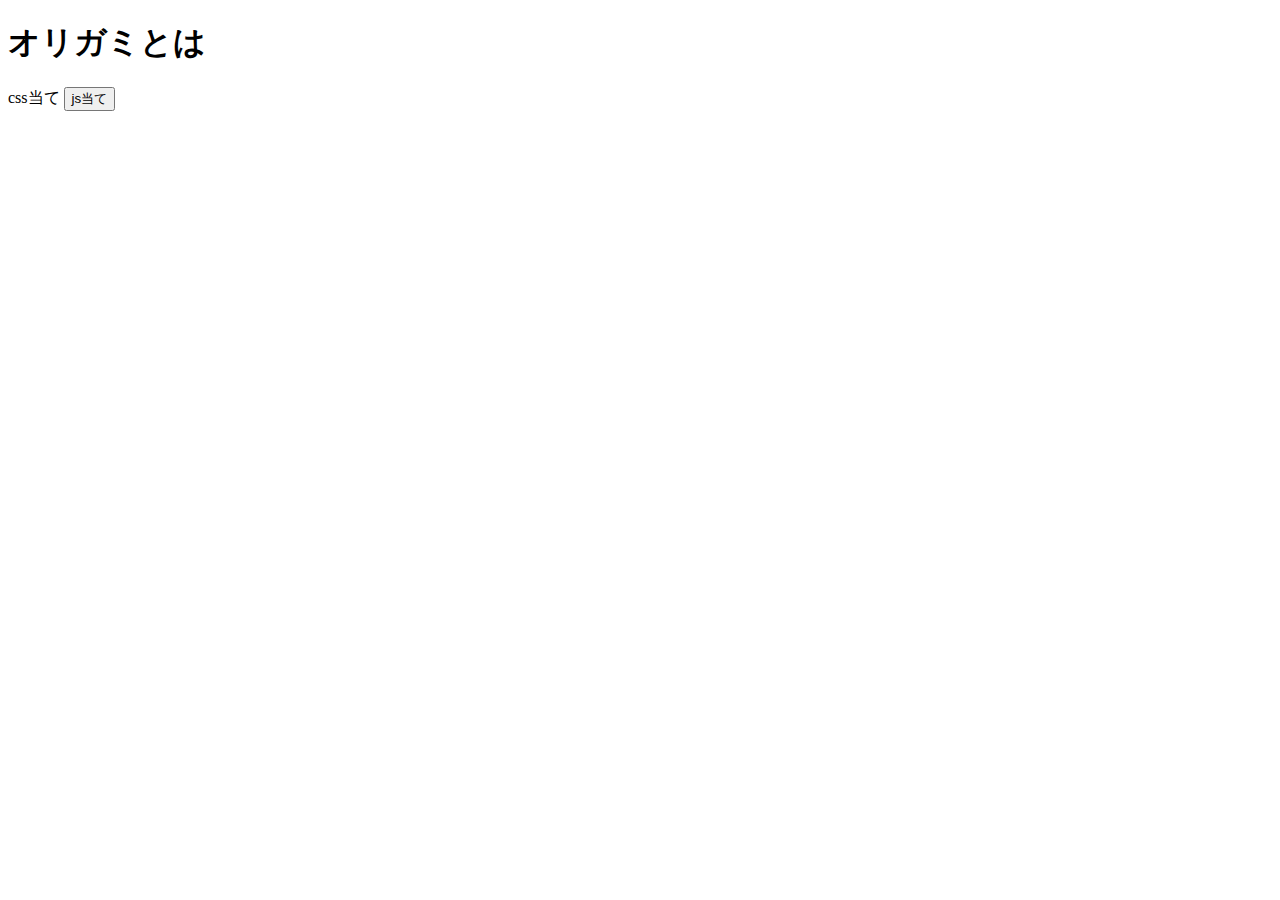
==== about.html @ 79b4a23a "htmlファイルの作成" ====
<!DOCTYPE html>
<html lang='ja'>
<head>
  <meta charset='UTF-8'>
  <title>オリガミとは</title>
  <link rel="stylesheet" href="css/style.css">
</head>
<body>
  <h1>オリガミとは</h1>
  <span class="hoge">css当て</span>
  <button type="button" onclick="showModal()">js当て</button>
  <script src="javascript/click.js"></script>
</body>
</html>
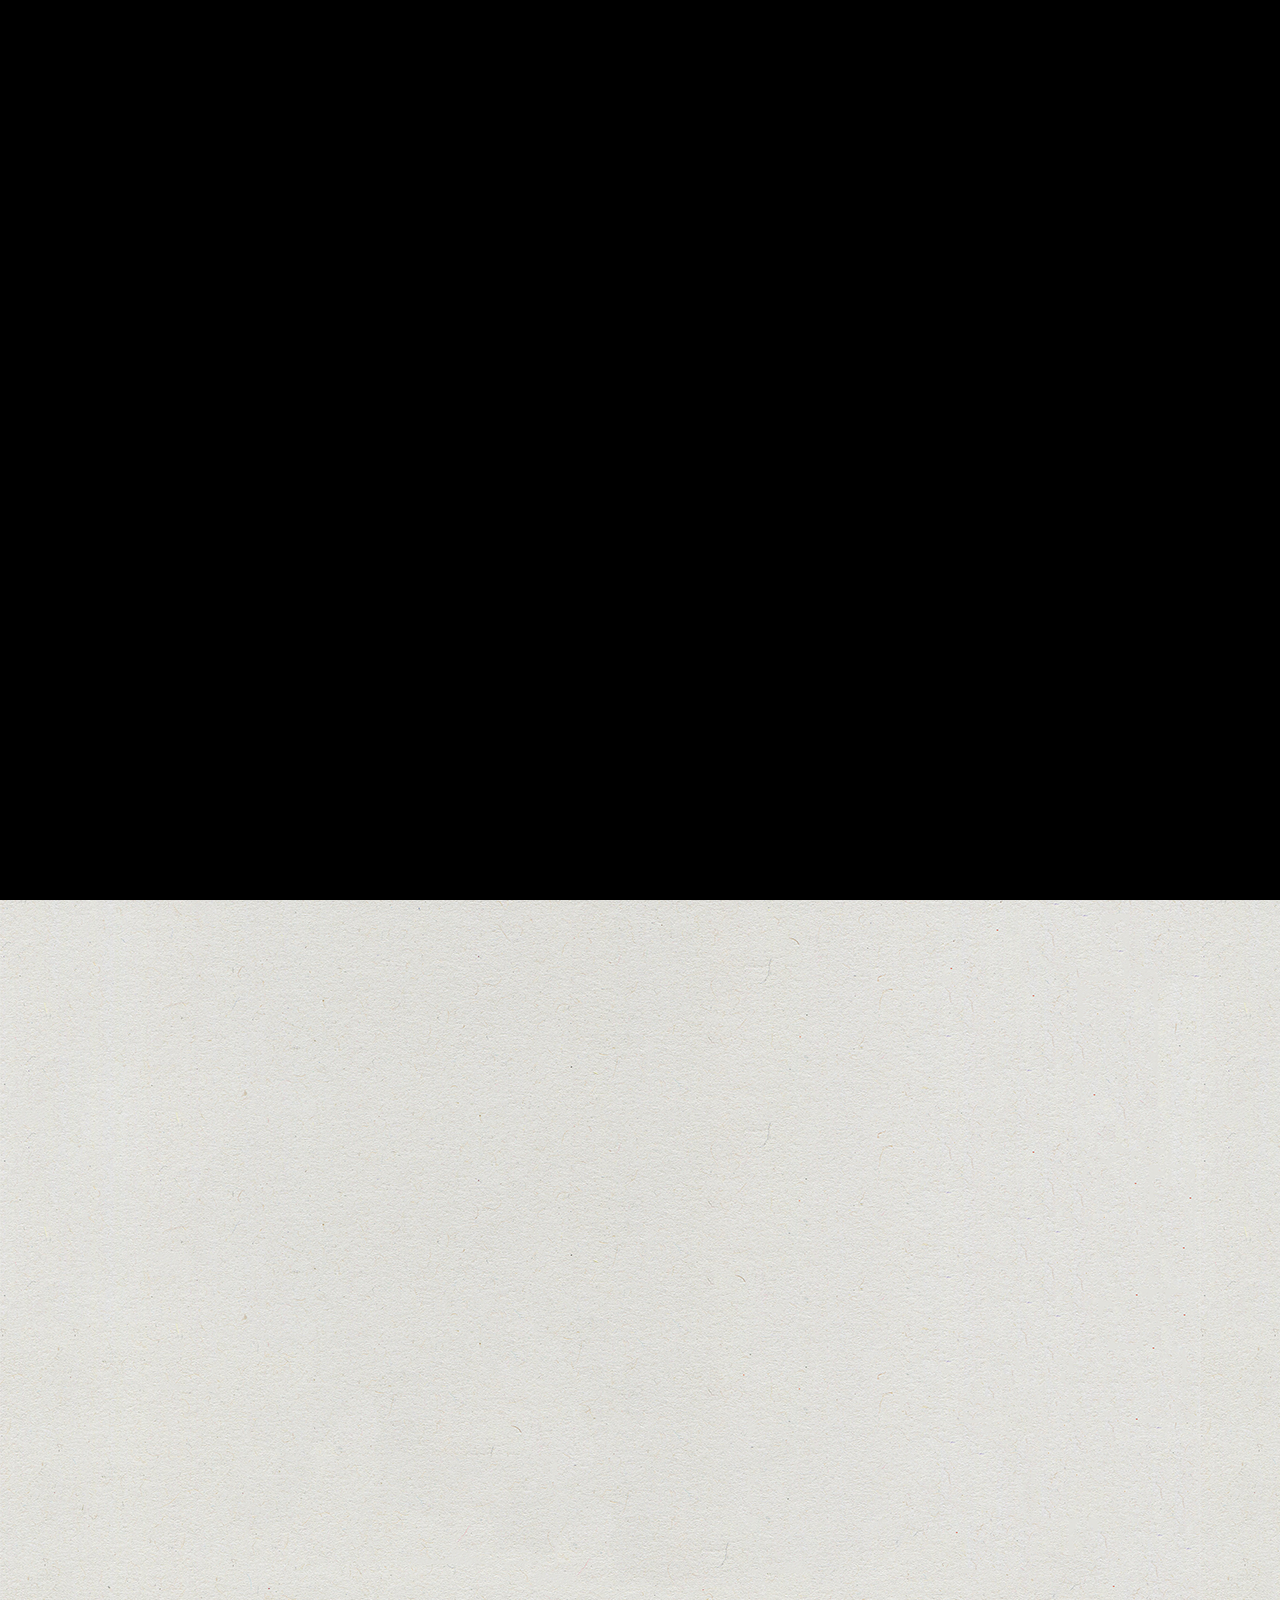
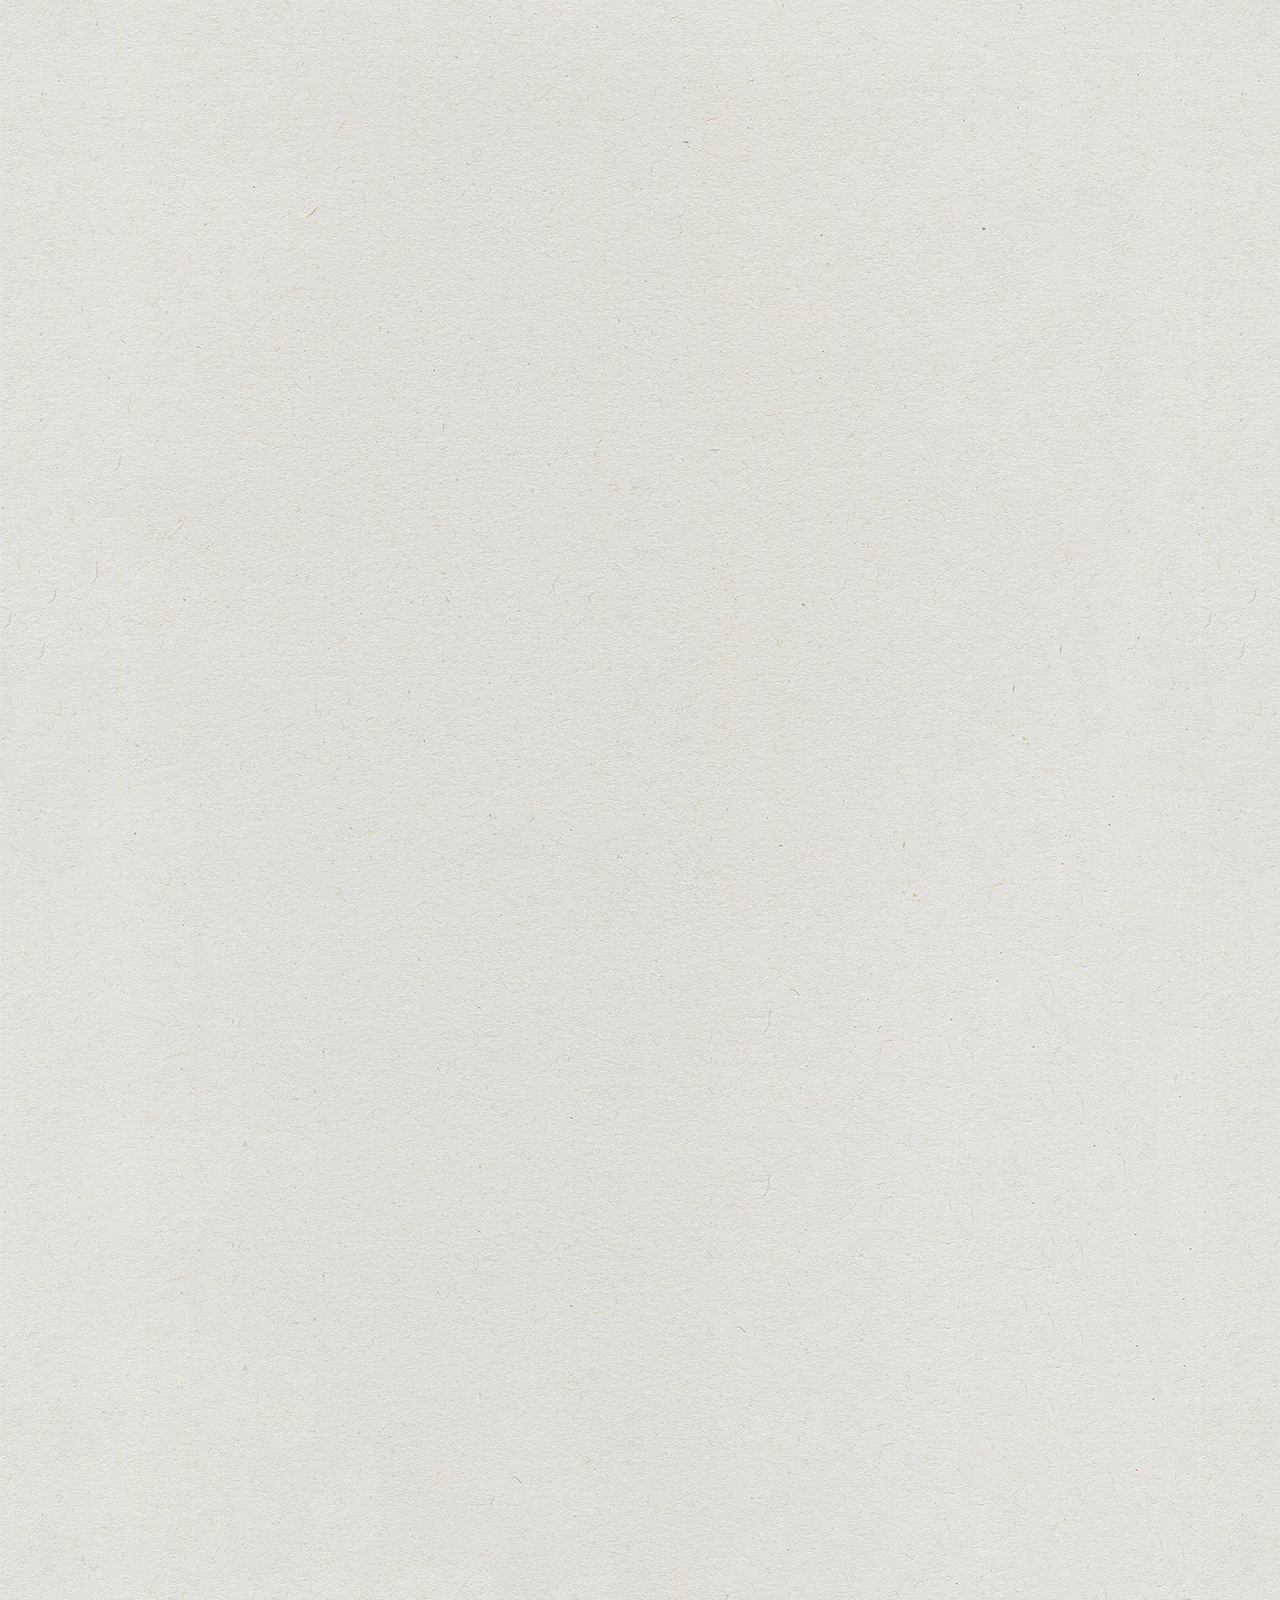
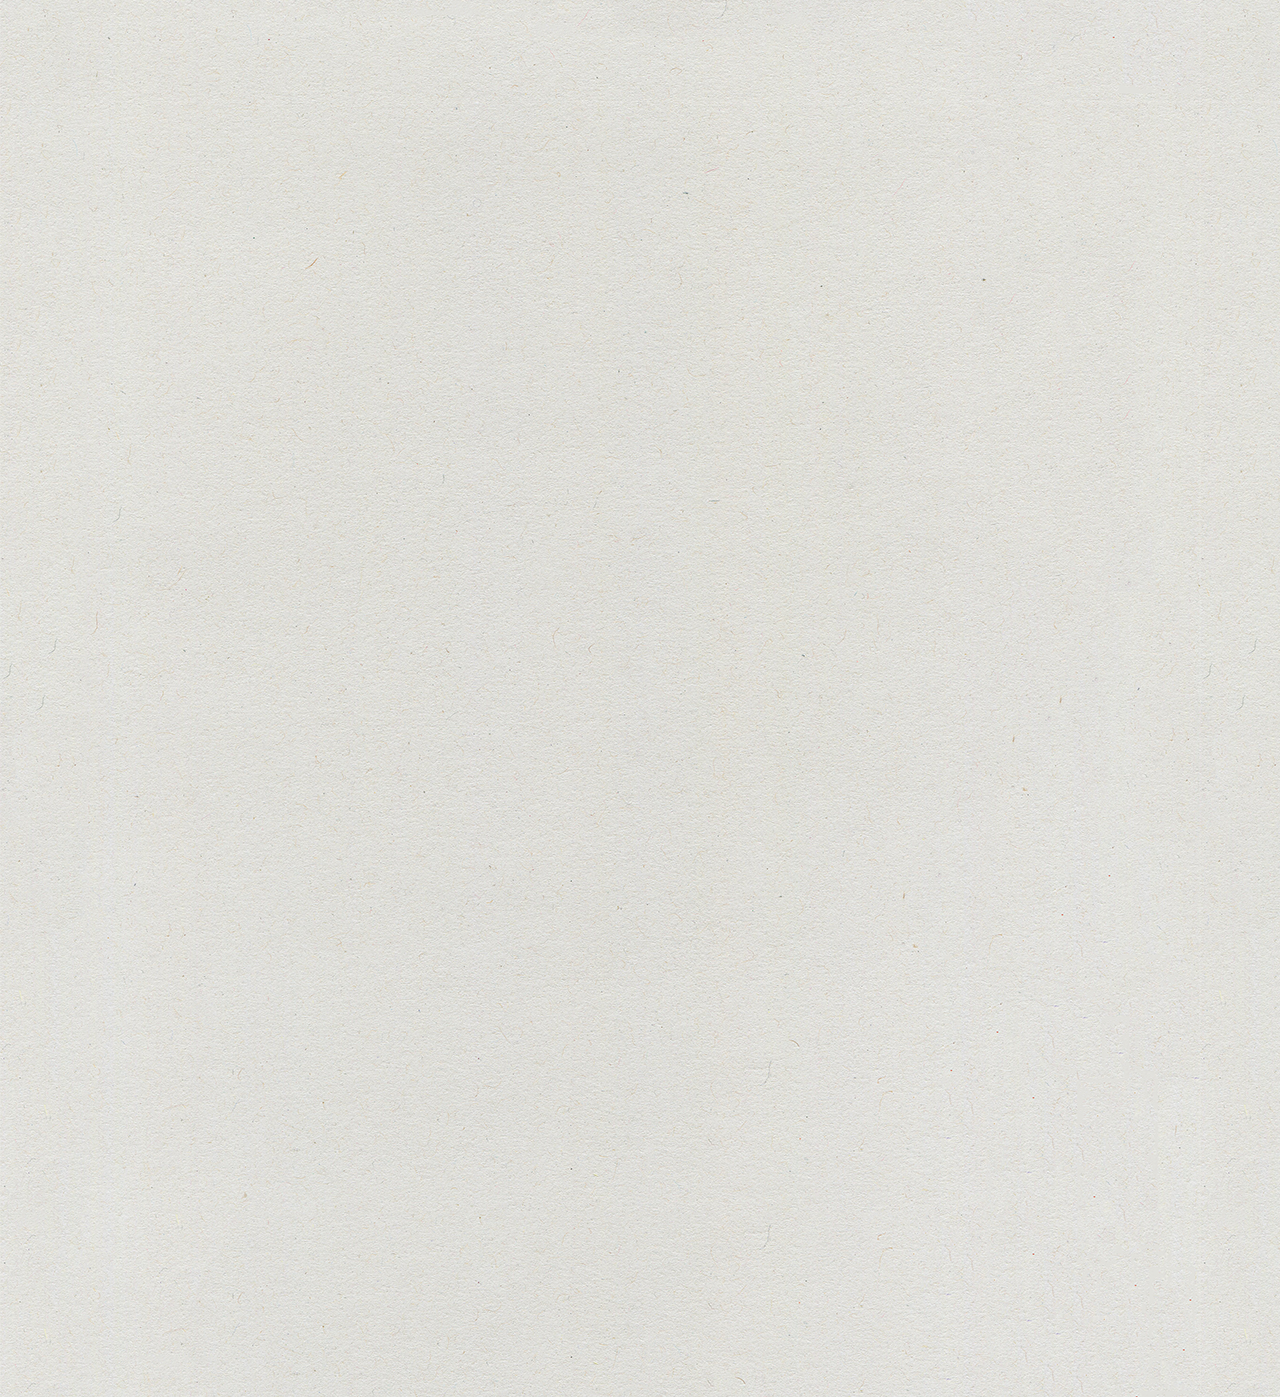
==== commit 4b4ce057: "gitignoreの追加" ====
--- a/about.html
+++ b/about.html
@@ -1,14 +1,155 @@
-<!DOCTYPE html>
-<html lang='ja'>
+<!doctype html>
+<html lang="ja">
 <head>
-  <meta charset='UTF-8'>
-  <title>オリガミとは</title>
-  <link rel="stylesheet" href="css/style.css">
+<meta charset="UTF-8">
+<meta name = "viewport" content = "width = device-width, initial-scale=1, user-scalable=yes">
+<meta name="description" content="『 青春を、熱狂を、感動を、再び。』各々が信じる青春を追い求め、熱く自由な踊りを">
+<meta property="og:title" content="オリガミ"/>
+<meta property="og:site_name" content="オリガミ">
+<meta property="og:type" content="website">
+<meta property="og:locale" content="ja-JP">
+<meta property="og:image" content="asets/image/origamiロゴ.png">
+<meta property="og:description" content="『 青春を、熱狂を、感動を、再び。』各々が信じる青春を追い求め、熱く自由な踊りを"/>
+<meta name="twitter:card" content="summary" />
+<title>オリガミ</title>
+<link rel="stylesheet" href="asets/css/reset.css">
+<link rel="stylesheet" href="asets/css/common.css">
+<link rel="stylesheet" href="asets/css/about.css">
+<link rel="icon" href="asets/image/origamiロゴ.png" />
+<link rel="apple-touch-icon" sizes="180×180" href="asets/image/origamiロゴ.png">
 </head>
 <body>
-  <h1>オリガミとは</h1>
-  <span class="hoge">css当て</span>
-  <button type="button" onclick="showModal()">js当て</button>
-  <script src="javascript/click.js"></script>
+<div id="splash">
+  <div id="splash-logo"></div>
+  <!--/splash--></div>
+<div class="splashbg1"></div>
+<div class="splashbg2"></div>
+<!---画面遷移用-->
+<div id="body-container">
+  <header class="header">
+    <div class="header-content-wrapper"> <a href="index.html"> <img src="asets/image/origamiロゴ.png" alt="オリガミロゴ"></a>
+      <h1>社会人よさこいチーム　オリガミ</h1>
+      <div class="openbtn">
+        <div class="openbtn-area"><span></span><span></span><span></span></div>
+      </div>
+      <nav id="g-nav">
+        <div id="g-nav-list">
+          <ul>
+            <li><a href="index.html">ホーム</a></li>
+            <li><a href="about.html">オリガミとは</a></li>
+            <li><a href="enbu.html">演舞紹介</a></li>
+            <li><a href="member.html">メンバー紹介</a></li>
+          </ul>
+        </div>
+      </nav>
+    </div>
+  </header>
+  <div id="container">
+    <main class="main">
+      <section id="top" class="section-top">
+        <div class="section-top__image"> </div>
+      </section>
+      <div id="main-container">
+      <section class="section-about">
+        <div><span class="blurTrigger"><img src="asets/image/区切り.png" width="62px" height="50px" alt="区切り"></span>
+          <h2><span class="blurTrigger">オリガミとは</span></h2>
+          <h3><span class="blurTrigger">『 青春を、熱狂を、<br class="br-mobile">感動を、再び。』</span> </h3>
+          <p><span class="blurTrigger">オリガミは、東京都新宿区を拠点に<br class="br-mobile">
+            『 青春を、熱狂を、感動を、再び。』という<br>
+            チームテーマを掲げ、2021年4月に創られた<br class="br-mobile">
+            よさこいの社会人チームになります。<br>
+            <br>
+            色の異なるカラフルな紙から、あらゆるものを<br class="br-mobile">
+            自由に形作ることが出来る"折り紙"。<br>
+            そんな折り紙のように、<br class="br-mobile">
+            メンバーの個性や技術を活かした、<br>
+            自由で格好いい演舞を目指して、<br class="br-mobile">
+            日々活動中です。</span></p>
+        </div>
+      </section>
+      <section class="section-important">
+        <div><span class="blurTrigger"><img src="asets/image/区切り.png" width="62px" height="50px" alt="区切り"></span>
+          <h2><span class="blurTrigger">大切にしていること</span></h2>
+          <div class="section-important_part">
+            <ul>
+              <li class="flex delayScroll"><img  class="box" src="asets/image/about_1.jpg" alt="パフォーマンス">
+                <div class="btn-wrapper box">
+                  <div class="btn-s btn-s_1"></div>
+                  <div class="btn">
+                    <div class="section-important_part-dis">
+                      <h4>圧倒的なパフォーマンス</h4>
+                      <p>観客を楽しませる演舞に加えて、<br>
+                        圧倒的な踊りで感動を提供する</p>
+                    </div>
+                  </div>
+                </div>
+              </li >
+              <li class="section-important_part_r  flex delayScroll"><img class="box" src="asets/image/about_2.jpg" alt="世界観">
+                <div class="btn-wrapper_r box">
+                  <div class="btn-s_r btn-s_2"></div>
+                  <div class="btn">
+                    <div class="section-important_part-dis">
+                      <h4>世界観の共有</h4>
+                      <p>技術に裏付けられた踊りを通して、<br>
+                        演舞の世界観に引き込む</p>
+                    </div>
+                  </div>
+                </div>
+              </li>
+              <li class="flex delayScroll"><img class="box" src="asets/image/about_3.jpg" alt="感情爆発">
+                <div class="btn-wrapper box">
+                  <div class="btn-s btn-s_3"></div>
+                  <div class="btn">
+                    <div class="section-important_part-dis">
+                      <h4>感情爆発</h4>
+                      <p>演舞を通して感情を高め、<br>
+                        踊りを介して個々人の熱さを表現する</p>
+                    </div>
+                  </div>
+                </div>
+              </li>
+              <li class="section-important_part_r flex delayScroll"><img class="box" src="asets/image/about_4.jpg" alt="かっこよさ">
+                <div class="btn-wrapper_r box">
+                  <div class="btn-s_r btn-s_4"></div>
+                  <div class="btn">
+                    <div class="section-important_part-dis">
+                      <h4>かっこよさの追求</h4>
+                      <p>各々が描く「かっこいい」<br>
+                        を自由に追求し続ける</p>
+                    </div>
+                  </div>
+                </div>
+              </li>
+            </ul>
+          </div>
+        </div>
+      </section>
+        </div>
+    </main>
+      
+  </div>
+  <footer class="footer">
+    <div class="footer-content-wrapper">
+      <div class="footer-sns_links">
+        <ul>
+          <li><a href="https://twitter.com/origami_yosakoi"></a><img src="asets/image/icon-twitter.png" alt="twitter icon"></li>
+          <li><a href="https://www.instagram.com/origami_yosakoi/"></a><img src="asets/image/icon-instagram.png" alt="instagram icon"></li>
+          <li><a href="https://www.youtube.com/@origami_yosakoi"></a><img src="asets/image/icon-youtube.png" alt="youtube icon"></li>
+        </ul>
+      </div>
+      <nav class="footer-sitemap">
+        <ul>
+          <li><a href="index.html">ホーム</a></li>
+          <li><a href="about.html">オリガミとは</a></li>
+          <li><a href="enbu.html">演舞紹介</a></li>
+          <li><a href="member.html">メンバー紹介</a></li>
+        </ul>
+      </nav>
+      <small class="footer__copyright">Copyright ©️ origami_yosakoi </small> </div>
+  </footer>
+</div>
+<script src="https://code.jquery.com/jquery-3.4.1.min.js" integrity="sha256-CSXorXvZcTkaix6Yvo6HppcZGetbYMGWSFlBw8HfCJo=" crossorigin="anonymous"></script> 
+<script src="asets/js/common.js"></script> 
+<script src="asets/js/about.js"></script>
 </body>
-</html>+</html>
--- a/asets/css/common.css
+++ b/asets/css/common.css
@@ -0,0 +1,362 @@
+@charset "UTF-8";
+/* CSS Document */
+html {
+  font-size: 62.5%; /* 16px * 62.5% = 10px */
+  width: 100%;
+  box-sizing: border-box;
+  overflow-x: hidden;
+}
+body {
+  color: #000; /* RGB */
+  font-family: "游明朝体", "Yu Mincho", YuMincho, "ヒラギノ明朝 Pro", "Hiragino Mincho Pro", "MS P明朝", "MS PMincho", serif;
+  font-weight: 500;
+  font-size: 1.6rem;
+  line-height: 1.8em;
+  text-align: center;
+  background: url("../image/bg.png");
+  overflow: hidden;
+}
+section h2 {
+  font-size: 2.4rem;
+  font-weight: 500;
+  margin: 35px auto 50px;
+}
+
+a:hover {
+  opacity: 0.5;
+}
+.none {
+  display: none;
+}
+@media (min-width:960px){
+  section h2 {
+    font-size: 3.0rem;
+  }
+  section p {
+  font-size: 1.7rem;
+}
+}
+
+/*========= ローディング画面のためのCSS ===============*/
+#splash {
+  position: fixed;
+  width: 100%;
+  height: 100%;
+  background: #000;
+  z-index: 9999999;
+  text-align: center;
+  color: #fff;
+  font-weight: 600;
+}
+#splash-logo {
+  position: absolute;
+  top: 50%;
+  left: 50%;
+  transform: translate(-50%, -50%);
+}
+/*========= 画面遷移のためのCSS ===============*/
+/*画面遷移アニメーション*/
+.splashbg1, .splashbg2 {
+  display: none;
+}
+/*bodyにappearクラスがついたら出現*/
+body.appear .splashbg1, body.appear .splashbg2 {
+  display: block;
+}
+/*右に消えるエリア*/
+body.appear .splashbg1 {
+  animation-name: PageAnime;
+  animation-duration: 1.2s;
+  animation-timing-function: ease-in-out;
+  animation-fill-mode: forwards;
+  content: "";
+  position: fixed;
+  z-index: 999;
+  width: 100%;
+  height: 100vh;
+  top: 0;
+  left: 50%;
+  transform: scaleX(1);
+  background-color: #333; /*伸びる背景色の設定*/
+}
+@keyframes PageAnime {
+  0% {
+    transform-origin: left;
+    transform: scaleX(1);
+  }
+  50% {
+    transform-origin: right;
+  }
+  100% {
+    transform-origin: right;
+    transform: scaleX(0);
+  }
+}
+/*左に消えるエリア*/
+body.appear .splashbg2 {
+  animation-name: PageAnime2;
+  animation-duration: 1.2s;
+  animation-timing-function: ease-in-out;
+  animation-fill-mode: forwards;
+  content: "";
+  position: fixed;
+  z-index: 999;
+  width: 100%;
+  height: 100vh;
+  top: 0;
+  right: 50%;
+  transform: scaleX(1);
+  background-color: #333; /*伸びる背景色の設定*/
+}
+@keyframes PageAnime2 {
+  0% {
+    transform-origin: right;
+    transform: scaleX(1);
+  }
+  50% {
+    transform-origin: left;
+  }
+  100% {
+    transform-origin: left;
+    transform: scaleX(0);
+  }
+}
+/*画面遷移の後現れるコンテンツ設定*/
+#body-container {
+  opacity: 0; /*はじめは透過0に*/
+}
+/*bodyにappearクラスがついたら出現*/
+body.appear #body-container {
+  animation-name: PageAnimeAppear;
+  animation-duration: 1s;
+  animation-delay: 0.2s;
+  animation-fill-mode: forwards;
+  opacity: 0;
+}
+@keyframes PageAnimeAppear {
+  0% {
+    opacity: 0;
+  }
+  100% {
+    opacity: 1;
+  }
+}
+/*ヘッダー*/
+.header {
+  height: 70px;
+  width: 100%;
+  background-color: #000;
+}
+.header img {
+  display: flex;
+  position: absolute;
+  padding: 10px 0 10px 20px;
+  height: 50px;
+}
+.header h1 a {
+  text-decoration: none;
+  color: #FFF;
+}
+.header h1 {
+  color: #FFF;
+  font-size: 1.4rem;
+  text-align: center;
+  padding-top: 25px;
+}
+@media (min-width: 960px) {
+  .header {
+    height: 90px;
+  }
+  .header-content-wrapper {
+    margin: 0 auto;
+    position: relative;
+    max-width: 1280px;
+  }
+  .header h1 {
+    position: absolute;
+    padding: 35px 0 0 140px;
+  }
+  .header img {
+    padding: 15px 0 15px 20px;
+    height: 60px;
+  }
+  .header nav {
+    display: block;
+    text-align: right;
+  }
+  .header nav ul {
+    display: flex;
+    justify-content: flex-end;
+  }
+  .header nav li a {
+    display: block;
+    padding: 35px 35px 0;
+    color: #FFF;
+    text-decoration: none;
+    height: 90px;
+  }
+}
+/* navigationアニメーション */
+@media (max-width:960px) {
+  /*========= ナビゲーションのためのCSS ===============*/
+  #g-nav {
+    /*position:fixed;にし、z-indexの数値を大きくして前面へ*/
+    position: fixed;
+    z-index: 999;
+    /*ナビのスタート位置と形状*/
+    top: -120%;
+    left: 0;
+    width: 100%;
+    height: 100vh; /*ナビの高さ*/
+    background: rgba(255, 255, 255, 0.8);
+    /*動き*/
+    transition: all 0.6s;
+  }
+  /*アクティブクラスがついたら位置を0に*/
+  #g-nav.panelactive {
+    top: 0;
+  }
+  /*ナビゲーションの縦スクロール*/
+  #g-nav.panelactive #g-nav-list {
+    /*ナビの数が増えた場合縦スクロール*/
+    position: fixed;
+    z-index: 999;
+    width: 100%;
+    height: 100vh; /*表示する高さ*/
+    overflow: auto;
+    -webkit-overflow-scrolling: touch;
+  }
+  /*ナビゲーション*/
+  #g-nav ul {
+    /*ナビゲーション天地中央揃え*/
+    position: absolute;
+    z-index: 999;
+    top: 50%;
+    left: 50%;
+    transform: translate(-50%, -50%);
+  }
+  /*リストのレイアウト設定*/
+  #g-nav li {
+    list-style: none;
+    text-align: center;
+  }
+  #g-nav li a {
+    color: #000;
+    text-decoration: none;
+    padding: 15px;
+    display: block;
+    text-transform: uppercase;
+    letter-spacing: 0.1em;
+    font-weight: 600;
+  }
+  /*========= ボタンのためのCSS ===============*/
+  .openbtn {
+    position: fixed;
+    z-index: 9999; /*ボタンを最前面に*/
+    top: 12px;
+    right: 10px;
+    cursor: pointer;
+    width: 50px;
+    height: 50px;
+  }
+  /*ボタン内側*/
+  .openbtn .openbtn-area {
+    transition: all .6s; /*アニメーションの設定*/
+    width: 50px;
+    height: 50px;
+  }
+  /*×に変化*/
+  .openbtn span {
+    display: inline-block;
+    transition: all .4s;
+    position: absolute;
+    left: 10px;
+    height: 2px;
+    border-radius: 2px;
+    background-color: #FFF;
+    width: 60%;
+  }
+  .openbtn span:nth-of-type(1) {
+    top: 15px;
+  }
+  .openbtn span:nth-of-type(2) {
+    top: 23px;
+  }
+  .openbtn span:nth-of-type(3) {
+    top: 31px;
+  }
+  .openbtn.active span:nth-of-type(1) {
+    top: 18px;
+    left: 12px;
+    transform: translateY(6px) rotate(-45deg);
+    width: 50%;
+  }
+  .openbtn.active span:nth-of-type(2) {
+    opacity: 0;
+  }
+  .openbtn.active span:nth-of-type(3) {
+    top: 30px;
+    left: 12px;
+    transform: translateY(-6px) rotate(45deg);
+    width: 50%;
+  }
+}
+/*footer*/
+.footer {
+  padding: 35px 0;
+  background-color: #000;
+  color: #FFF;
+  position: relative;
+}
+.footer a {
+  color: #FFF;
+  text-decoration: none;
+}
+.footer-sns_links img {
+  height: 25px;
+}
+.footer-sns_links ul {
+  list-style: none;
+  display: inline-flex;
+  align-items: center;
+}
+.footer-sns_links ul li {
+  margin: 0 40px;
+}
+.footer-sitemap ul {
+  display: flex;
+  justify-content: center;
+  margin: 100px auto 80px;
+}
+.footer-sitemap ul li {
+  padding: 0 10px;
+  font-size: 1.4rem;
+}
+.footer__copyright {
+  position: absolute;
+  bottom: 30px;
+  left: 0;
+  width: 100%;
+  text-align: center;
+  font-size: 1.2rem;
+  font-weight: 400;
+}
+@media (min-width: 960px) {
+  .footer-content-wrapper {
+    max-width: 960px;
+    margin: 0 auto;
+  }
+  .footer-sns_links img {
+    height: 40px;
+  }
+  .footer-sns_links ul li {
+    margin: 0 75px;
+  }
+  .footer-sitemap ul li {
+    padding: 0 40px;
+    font-size: 1.8rem;
+  }
+  .footer__copyright {
+    font-size: 1.5rem;
+  }
+}--- a/asets/css/about.css
+++ b/asets/css/about.css
@@ -0,0 +1,290 @@
+@charset "UTF-8";
+/* CSS Document */
+#top{
+	/*headerを全画面で見せる*/
+	width:100%;
+  height: 100vh;
+	position: relative;
+} 
+#top:before{
+	/*headerの疑似要素に背景画像を指定*/
+	content:"";
+	position:fixed;
+	top:0;
+	left:5%;
+	z-index:-1;
+	width:90%;
+	height: 100vh;
+	background:url("../image/top-about.jpg") no-repeat center;/*背景画像設定※オリジナル画像を設定してください*/
+	background-size:cover;
+}
+#main-container{
+	/*下のかぶさるエリアの指定*/
+	position: relative;
+	z-index:1;
+  background: url("../image/bg.png");
+  background-size: contain;
+}
+@media (max-width:1280px) {
+  #top:before{
+    left:0;
+    width:100%;
+  }
+}
+
+.section-top__image {
+  height:450px;
+  width: 100vw;
+  
+  background-position:center;
+  background-repeat: no-repeat;
+}
+@media (min-width:1160px) {
+  .section-top__image {
+    height: 710px;
+  }
+}
+/*オリガミとは*/
+.section-about {
+  padding: 80px 0;
+  background-color: rgba(208,208,208,0.5);
+}
+.section-about h3 {
+  margin: 80px auto;
+  font-size: 2.5rem;
+  font-weight: 500;
+}
+.section-about p {
+  font-size: 1.6rem;
+  line-height: 1.8em;
+}
+@media (min-width:960px) {
+  .section-about h3 {
+    font-size:3.0rem;
+  }
+.section-about p {
+  font-size:2.0rem;
+}
+.br-mobile {
+    display: none;
+  }
+}
+/*大切にしたいこと*/
+
+.section-important {
+  padding: 80px 0;
+}
+.section-important h2 {
+  margin-bottom: 100px;
+}
+.section-important h4 {
+  font-size: 2.0rem;
+}
+.section-important p {
+  font-size: 1.6rem;
+  margin-top: 35px;
+}
+.section-important_part img{
+  width: 80vw;
+  height: 50vw;
+  object-fit: cover;
+  position: relative;
+  z-index: 0;
+  top: -50px;
+}
+.btn-wrapper {
+  display: flex;
+  position: relative;
+  top: -40px;
+  left: 30%;
+}
+.btn-s {
+  display: block;
+  width: 40vw;
+  height: 40vw;
+  background: rgba(244, 80, 80, 0.2);
+  position: relative;
+  transform: rotate(45deg);
+  z-index: 0;
+}
+.btn {
+  position: relative;
+  background-color: #FFF;
+  width: 50vw;
+  height: 50vw;
+  transform: rotate(45deg);
+  top: -25px;
+  left: -30%;
+  z-index: 2;
+  box-shadow: 7px 7px 25px -5px rgba(0, 0, 0, 0.6)
+}
+
+.section-important_part-dis  {
+  color: #000;
+  display: block;
+  text-align: center;
+  vertical-align: middle;
+  text-decoration: none;
+  margin: auto;
+  transition: 0.5s;
+  position: relative;
+  z-index: 10;
+  transform: rotate(-45deg);
+  height: 23px;
+  top: 35%;
+  left: -8%;
+  box-shadow: none;
+}
+.btn-wrapper_r {
+    display: flex;
+    position: relative;
+    top: -40px;
+    right: 0%;
+  }
+  .btn-s_r {
+    display: block;
+    width: 40vw;
+    height: 40vw;
+    background: rgba(144, 222, 176, 0.2);
+    position: relative;
+    transform: rotate(45deg);
+    left:30%;
+    z-index: -20;
+  }
+.btn-s_3 {
+  background: rgba(115, 161, 204, 0.2);
+  }
+.btn-s_4 {
+  background: rgba(243, 168, 22, 0.2);
+}
+
+@media (max-width:500px){
+  .section-important h4 {
+  font-size: 1.6rem;
+}
+.section-important p {
+  font-size: 1rem;
+  margin-top: 20px;
+}
+}
+@media (min-width:960px){
+  .section-important h2 {
+  margin-bottom: 150px;
+}
+  .section-important ul {
+    position: relative;
+    right: 5%;
+  }
+  .section-important_part ul li {
+    display:flex;
+    justify-content: center;
+    margin: -50px auto;
+  }
+  .section-important_part img {
+    margin-bottom: 0;
+    width: 50vw;
+    height: 30vw;
+    z-index: 0;
+  }
+  .btn-wrapper {
+    display: block;
+    position: relative;
+    width: 20vw;
+    top: -110px;
+    left: 3%;
+  }
+  .btn-s {
+    display: block;
+    width: 20vw;
+    height: 20vw;
+    z-index: 0;
+    top: 30%;
+    left: 35%;
+  }
+  .btn {
+    width: 27vw;
+    height: 27vw;
+    top: -20%;
+    left: -30%;
+    z-index: 2;
+  }
+  .section-important_part_r {
+    position: relative;
+    flex-direction: row-reverse;
+    left: 10%;
+  }
+  .btn-wrapper_r {
+    display: block;
+    position: relative;
+    width: 20vw;
+    top: -125px;
+    left: 2%;
+  }
+  .btn-s_r {
+    display: block;
+    width: 20vw;
+    height: 20vw;
+    z-index: -2;
+    top: 30%;
+    left: -60%;
+  }
+  
+  .section-important_part-2 {
+    flex-direction: row-reverse;
+  }
+  
+}
+.blur{
+	animation-name:blurAnime;
+	animation-duration:1s;
+	animation-fill-mode:forwards;
+}
+
+@keyframes blurAnime{
+  from {
+	filter: blur(10px);
+	transform: scale(1.02);
+	opacity: 0;
+  }
+
+  to {
+	filter: blur(0);
+	transform: scale(1);
+	opacity: 1;
+  }
+}
+ 
+.blurTrigger{
+    opacity: 0;
+}
+/*==================================================
+スタート時は要素自体を透過0にするためのopacity:0;を指定する
+===================================*/
+
+.box{
+	opacity: 0;
+}
+
+/*==================================================
+動かしたい動き（今回は” ふわっ” を採用）
+===================================*/
+
+.fadeUp {
+animation-name:fadeUpAnime;
+animation-duration:1.5s;
+animation-fill-mode:forwards;
+opacity: 0;
+}
+
+@keyframes fadeUpAnime{
+  from {
+    opacity: 0;
+	transform: translateY(100px);
+  }
+
+  to {
+    opacity: 1;
+	transform: translateY(0);
+  }
+}
+
